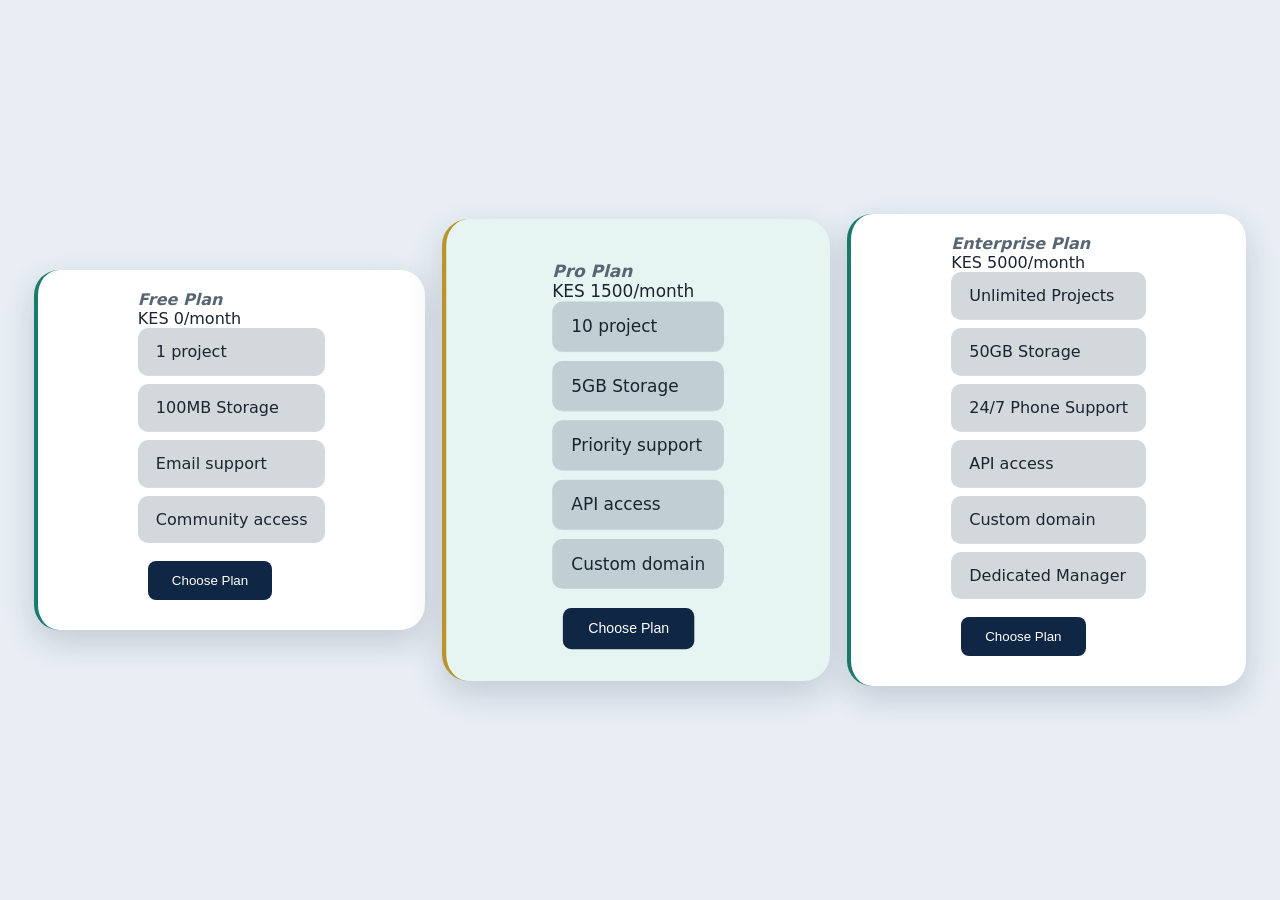
==== pricing.html @ 31eec580 "Finished Styling Pricing.html file; Task 2" ====
<!doctype html>
<html lang="en">
  <head>
    <meta charset="UTF-8" />
    <meta name="viewport" content="width=device-width, initial-scale=1.0" />
    <title>Prices</title>
    <link rel="stylesheet" href="styles.css">
  </head>
  <body>
    <div class="card-container">
      <h2>Free Plan</h2>
      <p>KES 0/month</p>
      <ul>
        <li>1 project</li>
        <li>100MB Storage</li>
        <li>Email support</li>
        <li>Community access</li>
      </ul>
      <button>Choose Plan</button>
    </div>

    <div class="card-container featured">
      <!-- <span class="badge">Most Popular</span> -->
      <h2>Pro Plan</h2>
      <p>KES 1500/month</p>
      <ul>
        <li>10 project</li>
        <li>5GB Storage</li>
        <li>Priority support</li>
        <li>API access</li>
        <li>Custom domain</li>
      </ul>
      <button>Choose Plan</button>
    </div>

    <div class="card-container">
      <h2>Enterprise Plan</h2>
      <p>KES 5000/month</p>
      <ul>
        <li>Unlimited Projects</li>
        <li>50GB Storage</li>
        <li>24/7 Phone Support</li>
        <li>API access</li>
        <li>Custom domain</li>
        <li>Dedicated Manager</li>
      </ul>
      <button>Choose Plan</button>
    </div>
  </body>
</html>
---- styles.css ----
/* Brand Colors - Generated using Cursor */
/* The Code below puts the colros that I will use all throughout the code into variables in the root of styles.css */
:root {
  --color-primary: #0f2744;
  --color-primary-dark: #0a1b2e;
  --color-accent: #1a7a6d;
  --color-accent-soft: #e6f4f2;
  --color-gold: #b8952c;
  --color-page: #e8eef4;
  --color-card: #ffffff;
  --color-text: #1c2430;
  --color-text-muted: #5a6573;
  --color-border: #d4dce6;
  --color-shadow: rgba(15, 39, 68, 0.18);
}

* {
  margin: 0;
  box-sizing: border-box;
}

body {
  background-color: var(--color-page);
  color: var(--color-text);
  font-family: "Poppins", system-ui, sans-serif;
  display: flex;
  justify-content: center;
  align-items: center;
  flex-wrap: wrap;
  gap: 24px;
  min-height: 100vh;
  padding: 2rem;
}

.card-container {
  max-width: 400px;
  background-color: var(--color-card);
  border-radius: 25px;
  box-shadow: 0 12px 32px var(--color-shadow);
  margin: 0 auto;
  padding: 20px 100px;
  border-left: 4px solid var(--color-accent);
  position: relative;
}

.card-container.featured {
  background-color: var(--color-accent-soft);
  border-left-color: var(--color-gold);
  transform: scale(1.06);
  z-index: 1;
  padding-top: 2.5rem;
}

.badge {
  position: absolute;
  top: 0.75rem;
  left: 50%;
  transform: translateX(-50%);
  background-color: var(--color-gold);
  color: var(--color-primary);
  font-size: 0.7rem;
  font-weight: 700;
  letter-spacing: 0.04em;
  text-transform: uppercase;
  white-space: nowrap;
  padding: 0.25rem 0.75rem;
  border-radius: 8px;
}

#owner {
  font-family: "Poppins", sans-serif;
  color: var(--color-primary);
}

h2 {
  color: var(--color-text-muted);
  font-style: italic;
  font-size: 16px;
}

hr {
  border: none;
  border-top: 1px solid var(--color-border);
}

.contact-info {
  margin: 10px;
  padding: 10px;
  background-color: var(--color-accent-soft);
  border-radius: 15px;
}

a {
  color: var(--color-accent);
  transition: color 0.3s ease;
}

a:hover {
  color: var(--color-primary-dark);
}

button {
  background-color: var(--color-primary);
  color: var(--color-card);
  border: none;
  padding: 12px 24px;
  margin: 10px;
  border-radius: 8px;
  cursor: pointer;
  transition: background-color 0.3s ease;
}

button:hover {
  background-color: var(--color-primary-dark);
}

input,
textarea {
  border: 1px solid var(--color-border);
  border-radius: 5px;
  color: var(--color-text);
}

input:focus,
textarea:focus {
  outline: 2px solid var(--color-accent);
}

ul {
  list-style: none;
  margin: 0;
  padding: 0;
}

li {
  padding: 12px 16px;
  border-bottom: 1px solid var(--color-border);
  background: var(--color-shadow);
  border-radius: 10px;
  padding: 14px 18px;
  margin-bottom: 8px;
}

li:last-child {
  border-bottom: none;
}
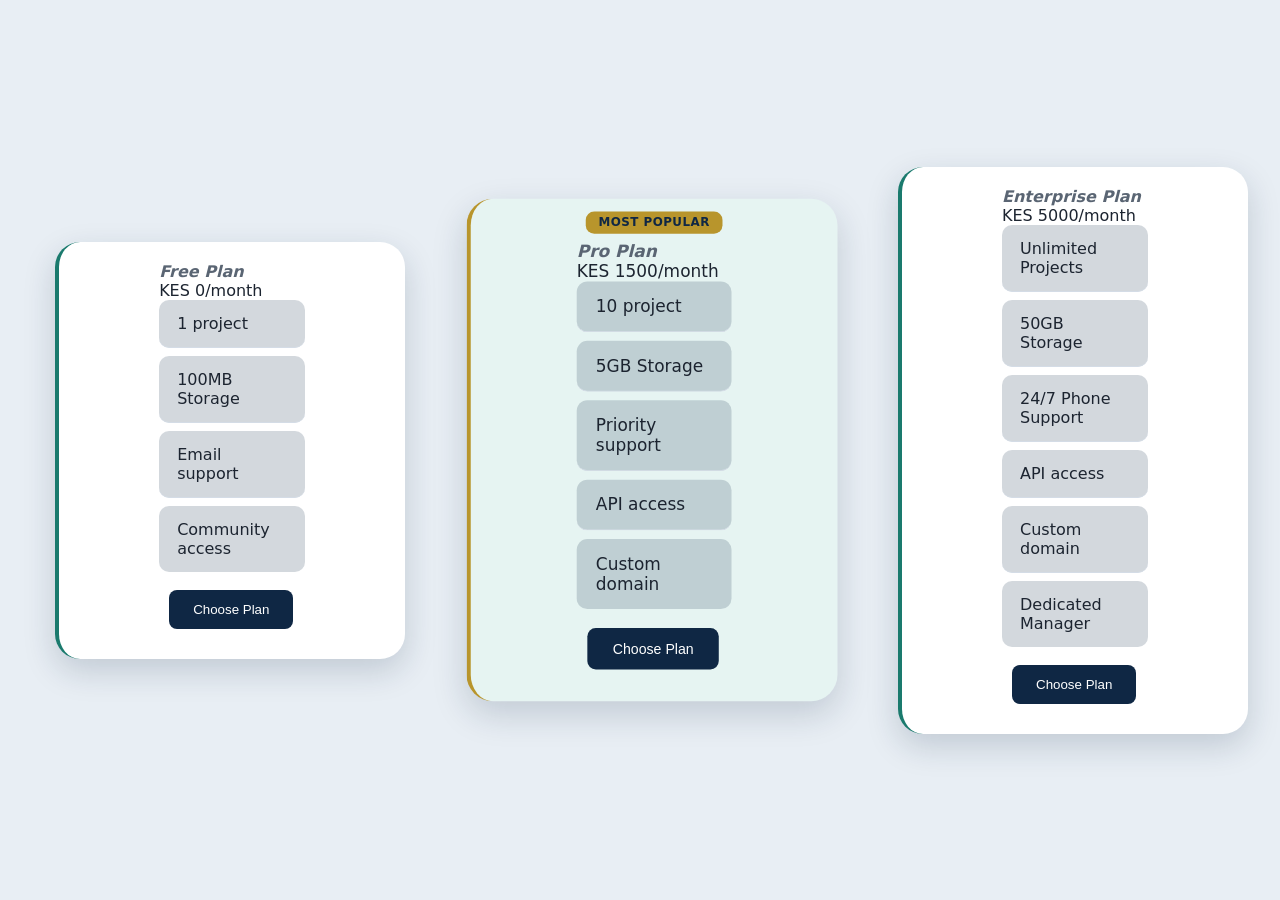
==== commit 828c1205: "Added Responsiveness to Pricing.html; Task 3" ====
--- a/pricing.html
+++ b/pricing.html
@@ -20,7 +20,7 @@
     </div>
 
     <div class="card-container featured">
-      <!-- <span class="badge">Most Popular</span> -->
+      <span class="badge">Most Popular</span>
       <h2>Pro Plan</h2>
       <p>KES 1500/month</p>
       <ul>
--- a/styles.css
+++ b/styles.css
@@ -144,3 +144,37 @@
 li:last-child {
   border-bottom: none;
 }
+
+@media (min-width: 768px) {
+  .card-container {
+    display: inline-block;
+    max-width: 350px;
+    width: 32%;
+    vertical-align: top;
+    margin-right: 2%;
+    margin-bottom: 0;
+  }
+
+  .card-container:last-child {
+    margin-right: 0;
+  }
+}
+
+@media (max-width: 768px) {
+  body {
+    padding: 1rem;
+    overflow-x: hidden;
+  }
+
+  .card-container {
+    display: block;
+    width: 100%;
+    max-width: 100%;
+    margin-right: 0;
+    margin-bottom: 20px;
+  }
+
+  .card-container:last-child {
+    margin-bottom: 0;
+  }
+}
